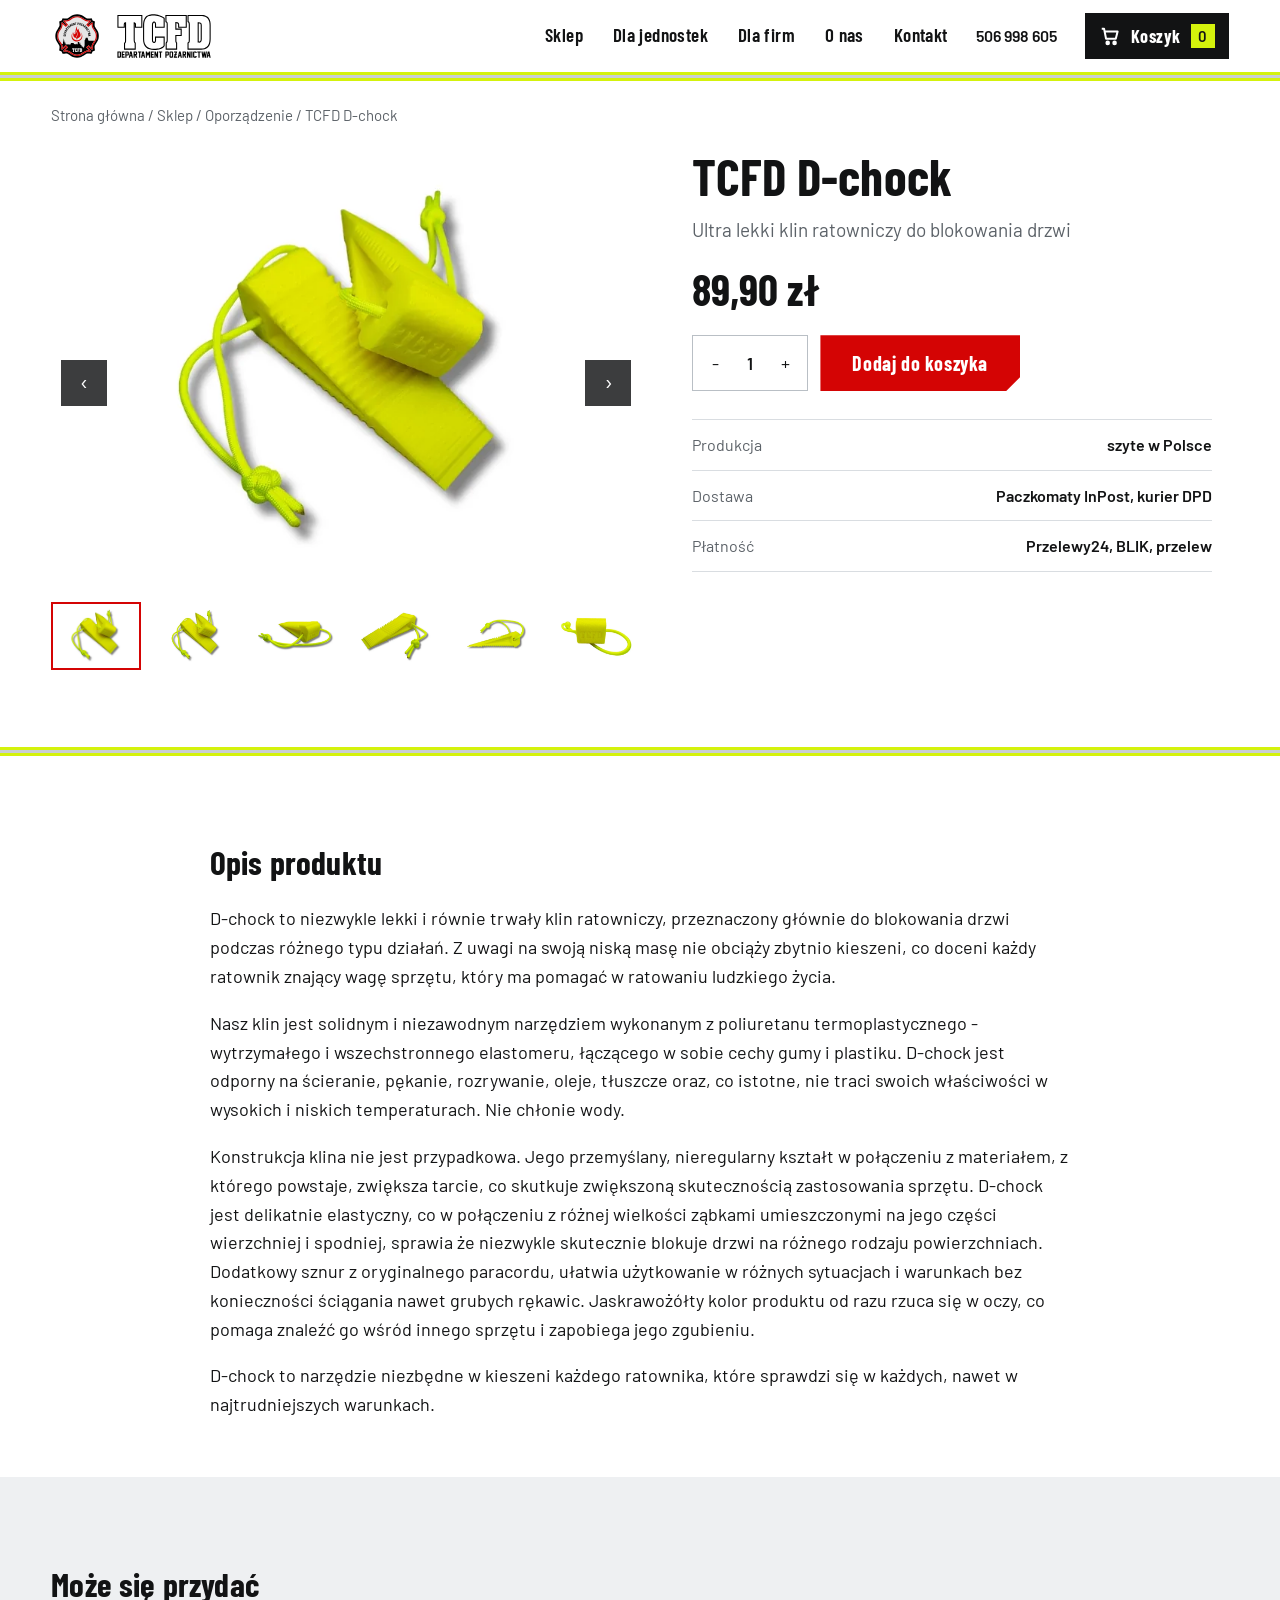
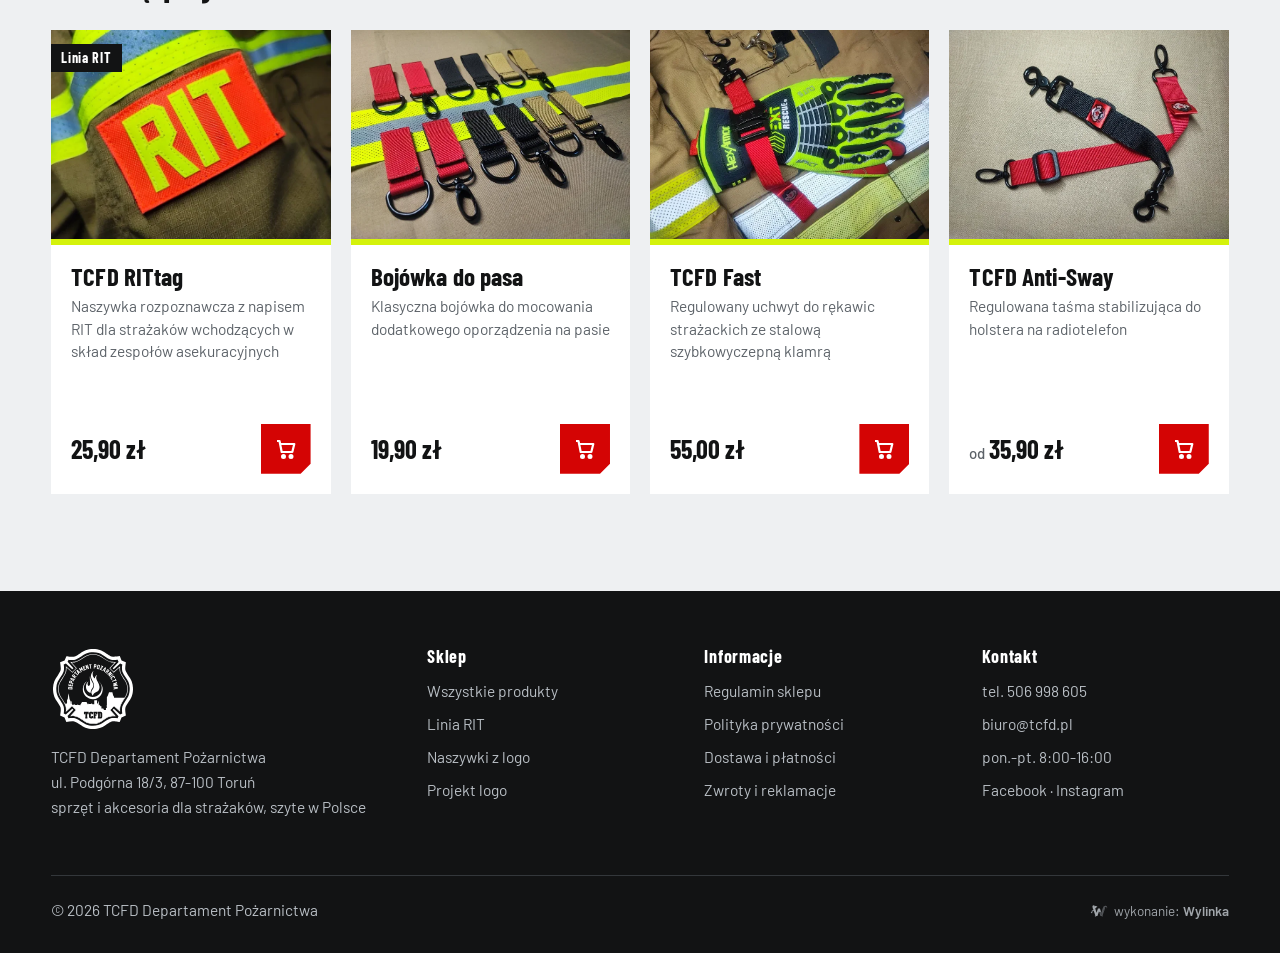
==== produkt.html @ b2beb04c "Podgląd strony ze sklepem TCFD" ====
<!doctype html>
<html lang="pl">
<head>
<meta charset="utf-8">
<meta name="viewport" content="width=device-width,initial-scale=1">
<meta name="robots" content="noindex,nofollow">
<meta name="theme-color" content="#121314">
<link rel="icon" href="img/znak.svg" type="image/svg+xml">
<link rel="preload" href="fonts/BarlowCondensed-700-latin.woff2" as="font" type="font/woff2" crossorigin>
<link rel="preload" href="fonts/Barlow-400-latin.woff2" as="font" type="font/woff2" crossorigin>
<link rel="stylesheet" href="css/style.css">
<title>Produkt | TCFD Departament Pożarnictwa</title>
<meta name="description" content="Sprzęt i akcesoria dla strażaków szyte w Polsce - karta produktu w sklepie TCFD.">
</head>
<body>
<header class="top">
 <div class="wrap">
  <button class="hamb" type="button" aria-label="Menu" aria-expanded="false"><i></i><i></i><i></i></button>
  <a class="logo" href="index.html" aria-label="TCFD Departament Pożarnictwa - strona główna"><img src="img/logo.svg" alt="TCFD Departament Pożarnictwa" width="145" height="46"></a>
  <nav class="menu" aria-label="Menu główne">
   <a href="index.html#sklep">Sklep</a>
   <a href="index.html#jednostki">Dla jednostek</a>
   <a href="index.html#firmy">Dla firm</a>
   <a href="index.html#o-nas">O nas</a>
   <a href="index.html#kontakt">Kontakt</a>
  </nav>
  <a class="tel" href="tel:+48506998605">506 998 605</a>
  <button class="koszyk-btn" type="button" aria-label="Koszyk"><svg viewBox="0 0 24 24" aria-hidden="true" fill="none" stroke="currentColor" stroke-width="2.2" stroke-linejoin="round"><path d="M3 4h2.5l2.2 11h10.6l2-8H7"/><circle cx="9.5" cy="19.5" r="1.4" fill="currentColor"/><circle cx="17" cy="19.5" r="1.4" fill="currentColor"/></svg><span class="tx">Koszyk</span><b class="licznik">0</b></button>
 </div>
 <div class="tasma"></div>
</header>
<nav class="panel" aria-label="Menu mobilne">
 <a href="index.html#sklep">Sklep</a>
 <a href="index.html#jednostki">Dla jednostek</a>
 <a href="index.html#firmy">Dla firm</a>
 <a href="index.html#o-nas">O nas</a>
 <a href="index.html#kontakt">Kontakt</a>
 <a class="tel" href="tel:+48506998605">tel. 506 998 605</a>
</nav>
<main>
<div class="wrap">
 <nav class="okruszki" aria-label="Ścieżka"><a href="index.html">Strona główna</a> / <a href="index.html#sklep">Sklep</a> / <a id="okr-kat" href="index.html#sklep">Kategoria</a> / <span id="okr-nazwa"></span></nav>
 <div class="produkt">
  <div class="galeria">
   <div class="slajdy" id="slajdy"></div>
   <button class="strzalka l" type="button" aria-label="Poprzednie zdjęcie">&lsaquo;</button>
   <button class="strzalka p" type="button" aria-label="Następne zdjęcie">&rsaquo;</button>
   <div class="kropki" id="kropki"></div>
   <div class="miniatury" id="miniatury"></div>
  </div>
  <div class="zakup" id="zakup">
   <h1 id="p-nazwa"></h1>
   <p class="krotko" id="p-krotko"></p>
   <span class="cena" id="p-cena"></span>
   <div id="p-opcje"></div>
   <div class="akcje">
    <div class="ilosc"><button type="button" id="p-minus" aria-label="Mniej">-</button><span id="p-ile">1</span><button type="button" id="p-plus" aria-label="Więcej">+</button></div>
    <button class="btn" type="button" id="p-dodaj">Dodaj do koszyka</button>
   </div>
   <p class="uwaga" id="p-uwaga"></p>
   <ul class="fakty"><li><span>Produkcja</span><b>szyte w Polsce</b></li><li><span>Dostawa</span><b>Paczkomaty InPost, kurier DPD</b></li><li><span>Płatność</span><b>Przelewy24, BLIK, przelew</b></li></ul>
  </div>
 </div>
</div>
<div class="tasma"></div>
<section class="sekcja" aria-labelledby="h-opis" style="padding-bottom:40px">
 <div class="wrap opis-prod">
  <h2 id="h-opis" style="margin-bottom:24px;font-size:clamp(30px,2.6vw,44px)">Opis produktu</h2>
  <div id="p-opis"></div>
 </div>
</section>
<section class="sekcja szara" aria-labelledby="h-pod">
 <div class="wrap">
  <h2 id="h-pod" style="margin-bottom:28px;font-size:clamp(30px,2.6vw,44px)">Może się przydać</h2>
  <div class="podobne" id="podobne"></div>
 </div>
</section>
</main>
<footer class="stopka">
 <div class="wrap">
  <div class="kol">
   <div>
    <img class="znak" src="img/znak-bialy.svg" alt="" width="84" height="84" loading="lazy">
    <p>TCFD Departament Pożarnictwa<br>ul. Podgórna 18/3, 87-100 Toruń<br>sprzęt i akcesoria dla strażaków, szyte w Polsce</p>
   </div>
   <div>
    <h4>Sklep</h4>
    <ul><li><a href="index.html#sklep">Wszystkie produkty</a></li><li><a href="index.html#sklep">Linia RIT</a></li><li><a href="index.html#jednostki">Naszywki z logo</a></li><li><a href="index.html#jednostki">Projekt logo</a></li></ul>
   </div>
   <div>
    <h4>Informacje</h4>
    <ul><li><a href="#">Regulamin sklepu</a></li><li><a href="#">Polityka prywatności</a></li><li><a href="#">Dostawa i płatności</a></li><li><a href="#">Zwroty i reklamacje</a></li></ul>
   </div>
   <div>
    <h4>Kontakt</h4>
    <ul><li><a href="tel:+48506998605">tel. 506 998 605</a></li><li>biuro@tcfd.pl</li><li>pon.-pt. 8:00-16:00</li><li><a href="https://www.facebook.com/tcfd.departament.pozarnictwa" rel="noopener">Facebook</a> &middot; <a href="https://www.instagram.com/tcfd_departament_pozarnictwa/" rel="noopener">Instagram</a></li></ul>
   </div>
  </div>
  <div class="dolna">
   <span>&copy; 2026 TCFD Departament Pożarnictwa</span>
   <a class="wylinka-badge" href="https://wylinka.pl/?utm_source=tcfd.pl&amp;utm_medium=stopka&amp;utm_campaign=wykonanie" rel="noopener" title="Strona wykonana przez Wylinka"><svg viewBox="0 0 64 64" aria-hidden="true" focusable="false" fill="currentColor"><path d="M9.8 22.8l-1.2-7.9 2.2-3.7 15.5 4.6-.5 1.5-7.2 5.5 4.7 15.6 5-15.6 7 0 4.1 12.7-4.2-.9-2.6 1.8-.8-2.2-5.3 15.6-4.3 0 .4 .2-2.1 2.8-1.3-1.1 1.1-1.4-3.1 .2-.1-1.7 2.2-.1-5.7-16.5-4.8 .6-.8 3.1 0 .5-.3 .5 .8 2.2-1.6 .5-.4-1.3-.8 1.6-1.5-.8 .8-1.6-1.4 .6-.6-1.6 2.3-.8 .2-.4 1.3-4.8 5.9-.8-2.4-6.9zM15.2 13.7l-.1-.4-.4 .8-.1 .8 .1 1 .1 .4 .3 .7 .3-.9 .1-.7 0-.8z"/><path class="wy-pod" d="M37.1 49.8l-4.5-13.3 2.6-1.8 4.2 .9 .9 2.8 3-9.7 0-.5 .1-.8 3.2-8.4 .5-1 .6-1 .9-1.1 1.3-1 1.1-.7 1.4-.5 1.4-.3 .7 0 .9 0 1.2 .3 1.4 .6 .8 .5 .7 .7 .6 .7 .5 .9 .3 .9 .1 .9 0 .8-.2 .9-.5 .9-.5 .6-.7 .5-.7 .3-.1-.1 0-.1 .5-.5 .3-.7 .2-.5 0-.6-.1-.6-.3-.7-.4-.5-.4-.4-.5-.3-.6-.3-.7 0-.7 .1-.6 .1-.5 .4-.5 .5-.3 .5-.2 .7-.1 1.5-1.4 5.1-.8 3.3-.3 .7-.5 .7-6 17.5 1.9 .1-.1 1.7-3.1-.2 1.1 1.4-1.3 1.1-2.1-2.8 .4-.2z"/><path class="wy-old" d="M40.8 50l.4-.2-4.1 0-4.2-12.5 2.5-1.7 4.3 .9 .6 1.9 .6-1.6 0-.3 2.4-7.8 0-.5 .1-.8 3.2-8.4 .4-.8 .6-.9 .9-1.2 .9-.9 1.3-.8 1.4-.6 1.2-.3 1.4-.1 1.3 .1 .6 .2 .8 .3 1.1 .6 .9 .7 .7 .9 .5 .9 .3 .9 .1 1.1-.1 .9-.3 .9-.4 .7-.6 .7-.6 .4-.6 .2-.1-.1 0-.1 .5-.5 .3-.7 .2-.5 0-.5-.1-.6-.2-.6-.3-.5-.4-.5-.5-.3-.6-.3-.7-.1-.6 0-.6 .1-.6 .3-.6 .5-.3 .4-.2 .5-.1 .5-.1 1.5-1.4 5.1-.8 3.3-.3 .7-.5 .7-6 17.5 1.9 .1-.1 1.7-3.1-.2 1.1 1.4-1.3 1.1zM49.6 17.1l.6 1.7-1.5 1.9 .4 .4 1.8-2.1-.7-2.1zM48.1 28.3l.5 1.8-1.7 1.8 .4 .4 1.9-2-.6-2.2zM37.9 41.7l1.7-1.5-.4-.4-1.7 1.4zM42.6 38.7l-1.5 2.8 1.1 2-1.3 2.6 .5 .2 1.5-2.8-1.1-2 1.4-2.5z"/></svg><span>wykonanie: <b>Wylinka</b></span></a>
  </div>
 </div>
</footer>
<div class="zaslona"></div>
<aside class="koszyk" aria-label="Koszyk">
 <div class="k-gora"><h2>Koszyk</h2><button class="zamknij" type="button" aria-label="Zamknij koszyk">&times;</button></div>
 <div class="k-lista"></div>
 <div class="k-krok">
  <button class="wroc" type="button">&larr; wróć do koszyka</button>
  <h3>Dostawa</h3>
  <div class="wybor">
   <label><input type="radio" name="dost" checked> Paczkomat InPost</label>
   <label><input type="radio" name="dost"> Kurier DPD</label>
   <label><input type="radio" name="dost"> Odbiór osobisty w Toruniu</label>
  </div>
  <h3>Płatność</h3>
  <div class="wybor">
   <label><input type="radio" name="plat" checked> Przelewy24 (szybki przelew, karta)</label>
   <label><input type="radio" name="plat"> BLIK</label>
   <label><input type="radio" name="plat"> Przelew tradycyjny</label>
  </div>
  <label>Imię i nazwisko lub nazwa jednostki<input autocomplete="off"></label>
  <label>E-mail<input type="email" autocomplete="off"></label>
  <button class="btn" type="button" disabled style="width:100%">Zamawiam i płacę</button>
  <p class="info">To podgląd sklepu - zamówienie nie jest składane.</p>
 </div>
 <div class="k-dol">
  <div class="suma"><span>Razem</span><span class="k-suma">0,00 zł</span></div>
  <p>Koszt dostawy w następnym kroku.</p>
  <button class="btn k-dalej" type="button">Przejdź do zamówienia</button>
 </div>
</aside>
<div class="toast" role="status" aria-live="polite"></div>
<script src="js/dane.js" defer></script>
<script src="js/app.js" defer></script>
</body>
</html>
---- css/style.css ----
@font-face{font-family:'Barlow';font-style:normal;font-weight:400;font-display:swap;src:url(../fonts/Barlow-400-latin-ext.woff2) format('woff2');unicode-range:U+0100-02BA, U+02BD-02C5, U+02C7-02CC, U+02CE-02D7, U+02DD-02FF, U+0304, U+0308, U+0329, U+1D00-1DBF, U+1E00-1E9F, U+1EF2-1EFF, U+2020, U+20A0-20AB, U+20AD-20C4, U+2113, U+2C60-2C7F, U+A720-A7FF}
@font-face{font-family:'Barlow';font-style:normal;font-weight:400;font-display:swap;src:url(../fonts/Barlow-400-latin.woff2) format('woff2');unicode-range:U+0000-00FF, U+0131, U+0152-0153, U+02BB-02BC, U+02C6, U+02DA, U+02DC, U+0304, U+0308, U+0329, U+2000-206F, U+20AC, U+2122, U+2191, U+2193, U+2212, U+2215, U+FEFF, U+FFFD}
@font-face{font-family:'Barlow';font-style:normal;font-weight:500;font-display:swap;src:url(../fonts/Barlow-500-latin-ext.woff2) format('woff2');unicode-range:U+0100-02BA, U+02BD-02C5, U+02C7-02CC, U+02CE-02D7, U+02DD-02FF, U+0304, U+0308, U+0329, U+1D00-1DBF, U+1E00-1E9F, U+1EF2-1EFF, U+2020, U+20A0-20AB, U+20AD-20C4, U+2113, U+2C60-2C7F, U+A720-A7FF}
@font-face{font-family:'Barlow';font-style:normal;font-weight:500;font-display:swap;src:url(../fonts/Barlow-500-latin.woff2) format('woff2');unicode-range:U+0000-00FF, U+0131, U+0152-0153, U+02BB-02BC, U+02C6, U+02DA, U+02DC, U+0304, U+0308, U+0329, U+2000-206F, U+20AC, U+2122, U+2191, U+2193, U+2212, U+2215, U+FEFF, U+FFFD}
@font-face{font-family:'Barlow';font-style:normal;font-weight:600;font-display:swap;src:url(../fonts/Barlow-600-latin-ext.woff2) format('woff2');unicode-range:U+0100-02BA, U+02BD-02C5, U+02C7-02CC, U+02CE-02D7, U+02DD-02FF, U+0304, U+0308, U+0329, U+1D00-1DBF, U+1E00-1E9F, U+1EF2-1EFF, U+2020, U+20A0-20AB, U+20AD-20C4, U+2113, U+2C60-2C7F, U+A720-A7FF}
@font-face{font-family:'Barlow';font-style:normal;font-weight:600;font-display:swap;src:url(../fonts/Barlow-600-latin.woff2) format('woff2');unicode-range:U+0000-00FF, U+0131, U+0152-0153, U+02BB-02BC, U+02C6, U+02DA, U+02DC, U+0304, U+0308, U+0329, U+2000-206F, U+20AC, U+2122, U+2191, U+2193, U+2212, U+2215, U+FEFF, U+FFFD}
@font-face{font-family:'Barlow Condensed';font-style:normal;font-weight:600;font-display:swap;src:url(../fonts/BarlowCondensed-600-latin-ext.woff2) format('woff2');unicode-range:U+0100-02BA, U+02BD-02C5, U+02C7-02CC, U+02CE-02D7, U+02DD-02FF, U+0304, U+0308, U+0329, U+1D00-1DBF, U+1E00-1E9F, U+1EF2-1EFF, U+2020, U+20A0-20AB, U+20AD-20C4, U+2113, U+2C60-2C7F, U+A720-A7FF}
@font-face{font-family:'Barlow Condensed';font-style:normal;font-weight:600;font-display:swap;src:url(../fonts/BarlowCondensed-600-latin.woff2) format('woff2');unicode-range:U+0000-00FF, U+0131, U+0152-0153, U+02BB-02BC, U+02C6, U+02DA, U+02DC, U+0304, U+0308, U+0329, U+2000-206F, U+20AC, U+2122, U+2191, U+2193, U+2212, U+2215, U+FEFF, U+FFFD}
@font-face{font-family:'Barlow Condensed';font-style:normal;font-weight:700;font-display:swap;src:url(../fonts/BarlowCondensed-700-latin-ext.woff2) format('woff2');unicode-range:U+0100-02BA, U+02BD-02C5, U+02C7-02CC, U+02CE-02D7, U+02DD-02FF, U+0304, U+0308, U+0329, U+1D00-1DBF, U+1E00-1E9F, U+1EF2-1EFF, U+2020, U+20A0-20AB, U+20AD-20C4, U+2113, U+2C60-2C7F, U+A720-A7FF}
@font-face{font-family:'Barlow Condensed';font-style:normal;font-weight:700;font-display:swap;src:url(../fonts/BarlowCondensed-700-latin.woff2) format('woff2');unicode-range:U+0000-00FF, U+0131, U+0152-0153, U+02BB-02BC, U+02C6, U+02DA, U+02DC, U+0304, U+0308, U+0329, U+2000-206F, U+20AC, U+2122, U+2191, U+2193, U+2212, U+2215, U+FEFF, U+FFFD}

/* TCFD - podgląd: czerwień z herbu, czerń, taśma odblaskowa jako motyw */
:root{--red:#D40404;--red-d:#A80303;--ink:#121314;--gray:#EEF0F2;--line:#D9DDE1;--muted:#5C6268;--fluo:#D4F20C;--silver:#C9CED3;--w:min(92vw,1640px);--hh:72px;--tape:linear-gradient(var(--fluo) 0 33%,var(--silver) 33% 67%,var(--fluo) 67%)}
*{box-sizing:border-box}
html{scroll-behavior:smooth;-webkit-text-size-adjust:100%}
body{margin:0;font:400 17px/1.6 Barlow,system-ui,sans-serif;color:var(--ink);background:#fff}
img{display:block;max-width:100%;height:auto}
a{color:inherit}
button{font:inherit;cursor:pointer;color:inherit}
h1,h2,h3{font-family:'Barlow Condensed',Barlow,sans-serif;font-weight:700;line-height:1.05;margin:0;letter-spacing:.005em}
h2{font-size:clamp(34px,3.6vw,60px)}
h3{font-size:clamp(22px,1.6vw,28px)}
p{margin:0 0 1em}
.wrap{width:var(--w);margin:0 auto}
.tasma{height:9px;background:var(--tape)}

/* przyciski: ścięty róg jak naszywka */
.btn{display:inline-flex;align-items:center;justify-content:center;gap:.5em;min-height:56px;padding:0 32px;border:0;font:700 20px/1 'Barlow Condensed',sans-serif;letter-spacing:.03em;text-decoration:none;color:#fff;background:var(--red);clip-path:polygon(0 0,100% 0,100% calc(100% - 14px),calc(100% - 14px) 100%,0 100%);transition:background .2s}
.btn:hover{background:var(--red-d)}
.btn.czarny{background:var(--ink)}
.btn.czarny:hover{background:#000}
.btn[disabled]{background:#9aa0a6;cursor:not-allowed}

/* nagłówek */
.top{position:sticky;top:0;z-index:50;background:#fff}
.top .wrap{height:var(--hh);display:flex;align-items:center;gap:28px}
.logo{display:block;flex:none}
.logo img{height:52px;width:auto}
.menu{display:flex;gap:30px;margin-left:auto;font:600 19px/1 'Barlow Condensed',sans-serif;letter-spacing:.02em}
.menu a{text-decoration:none;padding:8px 0;border-bottom:3px solid transparent}
.menu a:hover,.menu a.akt{border-color:var(--red)}
.tel{font-weight:600;text-decoration:none;white-space:nowrap;font-size:16px}
.koszyk-btn{position:relative;display:flex;align-items:center;gap:10px;height:46px;padding:0 14px;background:var(--ink);color:#fff;border:0;font:700 18px/1 'Barlow Condensed',sans-serif;letter-spacing:.03em}
.koszyk-btn svg{width:22px;height:22px}
.koszyk-btn b{min-width:24px;height:24px;padding:0 6px;display:grid;place-items:center;background:var(--fluo);color:var(--ink);font:700 15px/1 Barlow,sans-serif}
.hamb{display:none;width:46px;height:46px;border:0;background:none;padding:10px;margin-left:-6px}
.hamb i{display:block;height:3px;background:var(--ink);margin:6px 0}
.panel{display:none}

/* pierwszy ekran */
.hero{position:relative;min-height:calc(100svh - var(--hh) - 9px);display:flex;align-items:center;background:var(--ink);color:#fff;overflow:hidden}
.hero-foto{position:absolute;inset:0}
.hero-foto img{width:100%;height:100%;object-fit:cover;object-position:62% 40%}
.hero-foto:after{content:"";position:absolute;inset:0;background:linear-gradient(90deg,rgba(10,10,11,.9) 0%,rgba(10,10,11,.62) 38%,rgba(10,10,11,.05) 72%)}
.hero-in{position:relative;width:var(--w);margin:0 auto;padding:60px 0}
.hero h1{font-size:clamp(44px,5.2vw,96px);max-width:min(900px,58vw)}
.hero p{font-size:clamp(18px,1.35vw,22px);max-width:33em;margin:24px 0 36px;color:#E3E6E9}
.hero .pieczec{display:flex;align-items:center;gap:14px;margin-top:40px;font-size:15px;color:#C4C9CE}
.hero .pieczec img{width:44px;height:44px}

/* sekcje */
.sekcja{padding:clamp(64px,7vw,120px) 0}
.szara{background:var(--gray)}
.naglowek{display:flex;align-items:end;justify-content:space-between;gap:24px;margin-bottom:36px}
.naglowek p{max-width:40em;color:var(--muted);margin:12px 0 0}

/* kategorie */
.kategorie{display:grid;grid-template-columns:repeat(5,minmax(0,1fr));gap:18px}
.kat{position:relative;display:block;text-decoration:none;color:#fff;background:var(--ink);overflow:hidden;aspect-ratio:4/5;border:0;padding:0;text-align:left;width:100%}
.kat img{width:100%;height:100%;object-fit:cover;transition:transform .5s}
.kat:hover img{transform:scale(1.04)}
.kat:after{content:"";position:absolute;inset:0;background:linear-gradient(180deg,rgba(0,0,0,0) 42%,rgba(0,0,0,.85))}
.kat span{position:absolute;z-index:1;left:20px;right:20px;bottom:18px;font:700 clamp(24px,1.7vw,30px)/1.05 'Barlow Condensed',sans-serif}
.kat small{display:block;font:500 15px/1.3 Barlow,sans-serif;color:#D5D9DD;margin-top:6px}
.kat:before{content:"";position:absolute;z-index:2;left:0;right:0;top:0;height:7px;background:var(--tape);transform:scaleX(0);transform-origin:left;transition:transform .3s}
.kat:hover:before{transform:scaleX(1)}

/* sklep */
.filtry{display:flex;flex-wrap:wrap;gap:8px;margin-bottom:28px}
.filtry button{border:2px solid var(--ink);background:#fff;padding:10px 16px;font:600 17px/1 'Barlow Condensed',sans-serif;letter-spacing:.02em}
.filtry button.akt{background:var(--ink);color:#fff}
.siatka{display:grid;grid-template-columns:repeat(4,minmax(0,1fr));gap:20px}
.karta{position:relative;display:flex;flex-direction:column;background:#fff;text-decoration:none;min-width:0}
.karta .fot{position:relative;aspect-ratio:4/3;overflow:hidden;background:#fff}
.karta .fot img{width:100%;height:100%;object-fit:cover;transition:transform .5s}
.karta:hover .fot img{transform:scale(1.04)}
.karta .opis{display:flex;flex-direction:column;flex:1;padding:18px 20px 20px;border-top:6px solid;border-image:var(--tape) 1}
.karta h3{font-size:25px}
.karta .krotko{font-size:15.5px;line-height:1.45;color:var(--muted);margin:6px 0 16px}
.karta .dol{margin-top:auto;display:flex;align-items:center;justify-content:space-between;gap:10px}
.cena{font:700 26px/1 'Barlow Condensed',sans-serif;white-space:nowrap}
.cena small{font:500 15px Barlow,sans-serif;color:var(--muted);margin-right:4px}
.dodaj{flex:none;width:50px;height:50px;border:0;background:var(--red);color:#fff;display:grid;place-items:center;clip-path:polygon(0 0,100% 0,100% calc(100% - 10px),calc(100% - 10px) 100%,0 100%)}
.dodaj:hover{background:var(--red-d)}
.dodaj svg{width:24px;height:24px}
.dodaj.szary{background:#8d9399}
.znacz{position:absolute;left:0;top:14px;background:var(--ink);color:#fff;font:700 14px/1 'Barlow Condensed',sans-serif;letter-spacing:.05em;padding:7px 10px}
.platnosci{display:flex;flex-wrap:wrap;gap:10px 40px;margin-top:40px;padding-top:26px;border-top:1px solid var(--line);color:var(--muted);font-size:16px}
.platnosci b{color:var(--ink);font-weight:600}

/* dla jednostek */
.dzielona{display:grid;grid-template-columns:minmax(0,1fr) minmax(0,1fr);gap:clamp(32px,5vw,90px);align-items:center}
.dzielona figure{margin:0;justify-self:end;max-width:960px;width:100%}
.dzielona figure img{width:100%}
.lista{list-style:none;padding:0;margin:24px 0 32px}
.lista li{position:relative;padding:12px 0 12px 34px;border-bottom:1px solid var(--line)}
.lista li:before{content:"";position:absolute;left:0;top:21px;width:18px;height:9px;background:var(--tape)}
.lista b{font-weight:600}

/* dla firm - ciemna sekcja */
.firmy{background:var(--ink);color:#fff}
.firmy .wrap{display:grid;grid-template-columns:minmax(0,1fr) minmax(0,1fr);gap:clamp(32px,5vw,90px);align-items:center}
.firmy figure{margin:0}
.firmy figure img{width:100%;aspect-ratio:4/3;object-fit:cover}
.firmy p{color:#C9CED3}
.uslugi{display:grid;grid-template-columns:1fr 1fr;gap:0 28px;list-style:none;padding:0;margin:26px 0 34px}
.uslugi li{padding:14px 0;border-bottom:1px solid #3A3E42;font:600 20px/1.2 'Barlow Condensed',sans-serif;letter-spacing:.01em}

/* o nas */
.onas{display:grid;grid-template-columns:minmax(0,1.1fr) minmax(0,1fr);gap:clamp(32px,5vw,90px);align-items:start}
.cytat{font:600 clamp(26px,2.3vw,38px)/1.2 'Barlow Condensed',sans-serif;margin:0 0 26px;padding-left:24px;border-left:6px solid var(--red)}
.materialy{display:flex;flex-wrap:wrap;gap:8px;margin:12px 0 26px}
.materialy span{border:1px solid var(--line);padding:6px 12px;font-weight:500;font-size:15px}
.herb{margin:0;background:var(--ink)}
.herb img{width:100%;aspect-ratio:2400/1309;object-fit:cover}

/* kontakt */
.kontakt{display:grid;grid-template-columns:minmax(0,1fr) minmax(0,1.15fr);gap:clamp(32px,4vw,70px)}
.dane{font-size:18px;margin:0}
.dane dt{font:700 15px/1 'Barlow Condensed',sans-serif;letter-spacing:.06em;color:var(--muted);margin-top:22px}
.dane dd{margin:6px 0 0;font-weight:500}
.dane a{text-decoration:none;border-bottom:2px solid var(--red)}
.form{background:#fff;padding:clamp(22px,2.5vw,40px)}
.form .rzad{display:grid;grid-template-columns:1fr 1fr;gap:14px}
label{display:block;font-weight:600;font-size:15px;margin:0 0 14px}
input,select,textarea{display:block;width:100%;margin-top:6px;padding:13px 14px;border:1.5px solid #B9BFC5;background:#fff;font:400 17px Barlow,sans-serif;color:var(--ink);border-radius:0}
input:focus,select:focus,textarea:focus{outline:2px solid var(--ink);outline-offset:0;border-color:var(--ink)}
textarea{min-height:120px;resize:vertical}
.zgoda{display:flex;gap:10px;font-weight:400;font-size:14px;color:var(--muted)}
.zgoda input{width:auto;margin-top:3px;flex:none}
.info{font-size:14px;color:var(--muted);margin:12px 0 0}
.mapa{margin-top:28px;aspect-ratio:16/10;background:#dfe3e6}
.mapa iframe{width:100%;height:100%;border:0;display:block}

/* stopka */
.stopka{background:var(--ink);color:#B9BFC5;padding:56px 0 30px;font-size:15.5px}
.stopka .kol{display:grid;grid-template-columns:1.4fr 1fr 1fr 1fr;gap:30px}
.stopka .znak{width:84px;height:84px;margin-bottom:14px}
.stopka h4{color:#fff;font:700 18px/1 'Barlow Condensed',sans-serif;letter-spacing:.04em;margin:0 0 14px}
.stopka a{text-decoration:none}
.stopka a:hover{color:#fff}
.stopka ul{list-style:none;padding:0;margin:0}
.stopka li{margin:0 0 8px}
.stopka .dolna{display:flex;flex-wrap:wrap;justify-content:space-between;align-items:center;gap:12px;margin-top:40px;padding-top:22px;border-top:1px solid #33373B}

/* koszyk */
.zaslona{position:fixed;inset:0;background:rgba(0,0,0,.45);z-index:80;opacity:0;pointer-events:none;transition:opacity .25s}
.koszyk{position:fixed;z-index:90;top:0;right:0;bottom:0;width:min(460px,100vw);background:#fff;display:flex;flex-direction:column;transform:translateX(100%);transition:transform .3s cubic-bezier(.3,.7,.3,1);visibility:hidden}
body.k-otw .zaslona{opacity:1;pointer-events:auto}
body.k-otw .koszyk{transform:none;visibility:visible}
.k-gora{display:flex;align-items:center;justify-content:space-between;padding:16px 22px;border-bottom:1px solid var(--line)}
.k-gora h2{font-size:32px}
.zamknij{width:44px;height:44px;border:0;background:var(--gray);font-size:26px;line-height:1}
.k-lista{flex:1;overflow:auto;padding:6px 22px}
.poz{display:grid;grid-template-columns:76px minmax(0,1fr) auto;gap:14px;padding:16px 0;border-bottom:1px solid var(--line);align-items:center}
.poz img{width:76px;height:57px;object-fit:cover}
.poz h4{margin:0;font:700 19px/1.1 'Barlow Condensed',sans-serif}
.poz small{display:block;color:var(--muted);font-size:13.5px;line-height:1.3;margin-top:3px}
.ilosc{display:inline-flex;align-items:center;margin-top:8px;border:1.5px solid #B9BFC5;background:#fff}
.ilosc button{width:32px;height:30px;border:0;background:#fff;font-size:18px}
.ilosc span{min-width:26px;text-align:center;font-weight:600}
.poz .p{font:700 19px/1 'Barlow Condensed',sans-serif;text-align:right;white-space:nowrap}
.poz .usun{display:block;margin:10px 0 0 auto;border:0;background:none;color:var(--muted);font-size:13px;text-decoration:underline;padding:0}
.k-pusty{padding:40px 0;color:var(--muted)}
.k-dol{padding:18px 22px 22px;border-top:1px solid var(--line);background:var(--gray)}
.suma{display:flex;justify-content:space-between;align-items:baseline;font:700 28px/1 'Barlow Condensed',sans-serif;margin-bottom:6px}
.k-dol p{font-size:14px;color:var(--muted);margin:0}
.k-dol .btn{width:100%;margin-top:14px}
.k-krok{display:none}
.koszyk.zam .k-lista{display:none}
.koszyk.zam .k-krok{display:block;flex:1;overflow:auto;padding:18px 22px}
.wybor{display:grid;gap:8px;margin:6px 0 18px}
.wybor label{display:flex;align-items:center;gap:10px;margin:0;padding:12px 14px;border:1.5px solid #B9BFC5;font-weight:500}
.wybor input{width:auto;margin:0}
.wybor label:has(input:checked){border-color:var(--ink);box-shadow:inset 5px 0 0 var(--red)}
.k-krok h3{font-size:22px;margin:4px 0 8px}
.wroc{border:0;background:none;padding:0;text-decoration:underline;color:var(--muted);font-size:15px;margin-bottom:12px}
.toast{position:fixed;z-index:100;left:50%;bottom:24px;transform:translate(-50%,calc(100% + 60px));visibility:hidden;background:var(--ink);color:#fff;padding:14px 20px;font-weight:500;transition:transform .3s,visibility .3s;max-width:92vw;border-left:6px solid var(--fluo)}
.toast.widac{transform:translate(-50%,0);visibility:visible}

/* karta produktu */
.okruszki{font-size:15px;color:var(--muted);padding:22px 0 0}
.okruszki a{text-decoration:none}
.okruszki a:hover{text-decoration:underline}
.produkt{display:grid;grid-template-columns:minmax(0,1.1fr) minmax(0,1fr);gap:clamp(28px,4vw,72px);padding:22px 0 clamp(56px,6vw,100px);align-items:start}
.galeria{position:relative;min-width:0}
.slajdy{display:flex;overflow-x:auto;scroll-snap-type:x mandatory;scrollbar-width:none;background:#fff}
.slajdy::-webkit-scrollbar{display:none}
.slajdy img{flex:0 0 100%;width:100%;max-width:none;aspect-ratio:4/3;object-fit:contain;scroll-snap-align:start;background:#fff}
.miniatury{display:grid;grid-template-columns:repeat(6,minmax(0,1fr));gap:10px;margin-top:10px}
.miniatury button{padding:0;border:2px solid transparent;background:#fff}
.miniatury button.akt{border-color:var(--red)}
.miniatury img{width:100%;aspect-ratio:4/3;object-fit:cover}
.strzalka{position:absolute;top:calc(50% - 50px);width:46px;height:46px;border:0;background:rgba(18,19,20,.82);color:#fff;font-size:24px;display:grid;place-items:center}
.strzalka.l{left:10px}.strzalka.p{right:10px}
.kropki{display:none}
.zakup{min-width:0}
.zakup h1{font-size:clamp(40px,4vw,68px)}
.zakup .krotko{font-size:19px;color:var(--muted);margin:12px 0 22px}
.zakup .cena{font-size:44px;display:block;margin-bottom:24px}
.zakup label{max-width:460px}
.zakup .akcje{display:flex;gap:12px;align-items:stretch;margin:22px 0 14px;flex-wrap:wrap}
.zakup .ilosc{margin:0;height:56px}
.zakup .ilosc button{height:100%;width:44px}
.zakup .uwaga{font-size:15px;color:var(--muted);border-left:5px solid var(--fluo);padding:4px 0 4px 14px;margin-top:22px}
.opis-prod{max-width:860px}
.opis-prod p{font-size:18px}
.podobne{display:grid;grid-auto-flow:column;grid-auto-columns:calc((100% - 60px)/4);gap:20px;overflow-x:auto;scroll-snap-type:x mandatory;padding-bottom:8px}
.podobne .karta{scroll-snap-align:start}

@media (max-width:1180px){
 .menu{gap:20px}
 .tel{display:none}
 .kategorie{grid-template-columns:none;grid-auto-flow:column;grid-auto-columns:minmax(220px,30%);overflow-x:auto;scroll-snap-type:x mandatory;padding-bottom:6px}
 .kat{scroll-snap-align:start}
 .siatka{grid-template-columns:repeat(3,minmax(0,1fr))}
 .podobne{grid-auto-columns:calc((100% - 40px)/3)}
}
@media (max-width:900px){
 :root{--hh:62px;--w:calc(100vw - 32px)}
 body{font-size:16.5px}
 .menu{display:none}
 .hamb{display:block}
 .logo img{height:36px}
 .top .wrap{gap:10px}
 .koszyk-btn{margin-left:auto;height:44px;padding:0 12px}
 .koszyk-btn .tx{display:none}
 .panel{position:fixed;z-index:49;top:calc(var(--hh) + 9px);left:0;right:0;background:#fff;padding:6px 16px 22px;box-shadow:0 12px 30px rgba(0,0,0,.18)}
 body.m-otw .panel{display:block}
 .panel a{display:block;padding:14px 0;border-bottom:1px solid var(--line);font:700 24px/1.1 'Barlow Condensed',sans-serif;text-decoration:none}
 .panel a.tel{font:600 18px Barlow,sans-serif;border:0;padding-top:16px}
 .hero{flex-direction:column;align-items:stretch}
 .hero-foto{position:relative;inset:auto;flex:1 1 0;min-height:min(56vw,26svh)}
 .hero-foto img{position:absolute;inset:0;object-position:58% 30%}
 .hero-foto:after{background:linear-gradient(180deg,rgba(18,19,20,0) 55%,var(--ink))}
 .hero-in{flex:0 0 auto;padding:4px 0 24px}
 .hero h1{font-size:clamp(32px,min(9.6vw,5.8svh),50px);max-width:none}
 .hero p{font-size:clamp(15.5px,2.4svh,18px);line-height:1.5;margin:12px 0 24px}
 .hero .pieczec{margin-top:18px;font-size:14px}
 .hero .pieczec img{width:36px;height:36px}
 .hero .btn{width:100%}
 .naglowek{display:block;margin-bottom:26px}
 .kategorie{grid-auto-columns:62%;gap:12px}
 .kat{aspect-ratio:4/4.6}
 .siatka{grid-template-columns:repeat(2,minmax(0,1fr));gap:12px}
 .karta .opis{padding:12px 12px 14px}
 .karta h3{font-size:20px}
 .karta .krotko{display:none}
 .cena{font-size:22px}
 .dodaj{width:42px;height:42px}
 .znacz{font-size:12px;top:10px;padding:5px 8px}
 .dzielona,.firmy .wrap,.onas,.kontakt,.produkt{grid-template-columns:minmax(0,1fr)}
 .dzielona figure{justify-self:stretch;order:-1}
 .uslugi{grid-template-columns:1fr}
 .form .rzad{grid-template-columns:1fr;gap:0}
 .stopka .kol{grid-template-columns:1fr 1fr}
 .stopka .kol>div:first-child{grid-column:1/-1}
 .platnosci{gap:8px 24px}
 .produkt{padding-top:12px;gap:22px}
 .galeria{margin:0 -16px}
 .okruszki{padding-top:14px;font-size:14px}
 .miniatury{display:none}
 .kropki{display:flex;justify-content:center;gap:8px;margin-top:10px}
 .kropki i{width:8px;height:8px;background:#B9BFC5}
 .kropki i.akt{background:var(--red)}
 .strzalka{display:none}
 .zakup .cena{font-size:36px;margin-bottom:18px}
 .zakup .akcje .btn{flex:1;padding:0 18px}
 .podobne{grid-auto-columns:46%;gap:12px}
}
@media (max-width:380px){.siatka{gap:10px}.karta h3{font-size:18.5px}.cena{font-size:20px}.dodaj{width:38px;height:38px}}
@media (min-width:1900px){body{font-size:18px}.siatka{grid-template-columns:repeat(5,minmax(0,1fr))}.podobne{grid-auto-columns:calc((100% - 80px)/5)}}
@media (prefers-reduced-motion:reduce){*{transition:none!important;scroll-behavior:auto!important}}

.wylinka-badge{display:inline-flex;align-items:center;gap:.4em;color:inherit;text-decoration:none;font-size:.875em;line-height:1;opacity:.85}
.wylinka-badge:hover,.wylinka-badge:focus-visible{opacity:1}
.wylinka-badge:focus-visible{outline:2px solid currentColor;outline-offset:3px;border-radius:2px}
.wylinka-badge svg{width:18px;height:18px;flex:none;overflow:visible}
.wylinka-badge b{font-weight:600}
.wylinka-badge .wy-old{opacity:.45;transform-origin:40px 30px;transition:transform .32s cubic-bezier(.3,.7,.4,1),opacity .32s ease-out}
.wylinka-badge .wy-pod{opacity:0;transition:opacity .2s ease-out .08s}
.wylinka-badge:hover .wy-old,.wylinka-badge:focus-visible .wy-old{transform:translate(9px,7px) rotate(9deg);opacity:0}
.wylinka-badge:hover .wy-pod,.wylinka-badge:focus-visible .wy-pod{opacity:1}
@media (prefers-reduced-motion:reduce){.wylinka-badge .wy-old,.wylinka-badge .wy-pod{transition:none}.wylinka-badge:hover .wy-old,.wylinka-badge:focus-visible .wy-old{transform:none;opacity:.45}.wylinka-badge:hover .wy-pod,.wylinka-badge:focus-visible .wy-pod{opacity:0}}

.fakty{list-style:none;padding:0;margin:28px 0 0;border-top:1px solid var(--line);max-width:520px}
.fakty li{display:flex;justify-content:space-between;gap:16px;padding:12px 0;border-bottom:1px solid var(--line);font-size:16px}
.fakty li span{color:var(--muted)}
.fakty li b{font-weight:600;text-align:right}
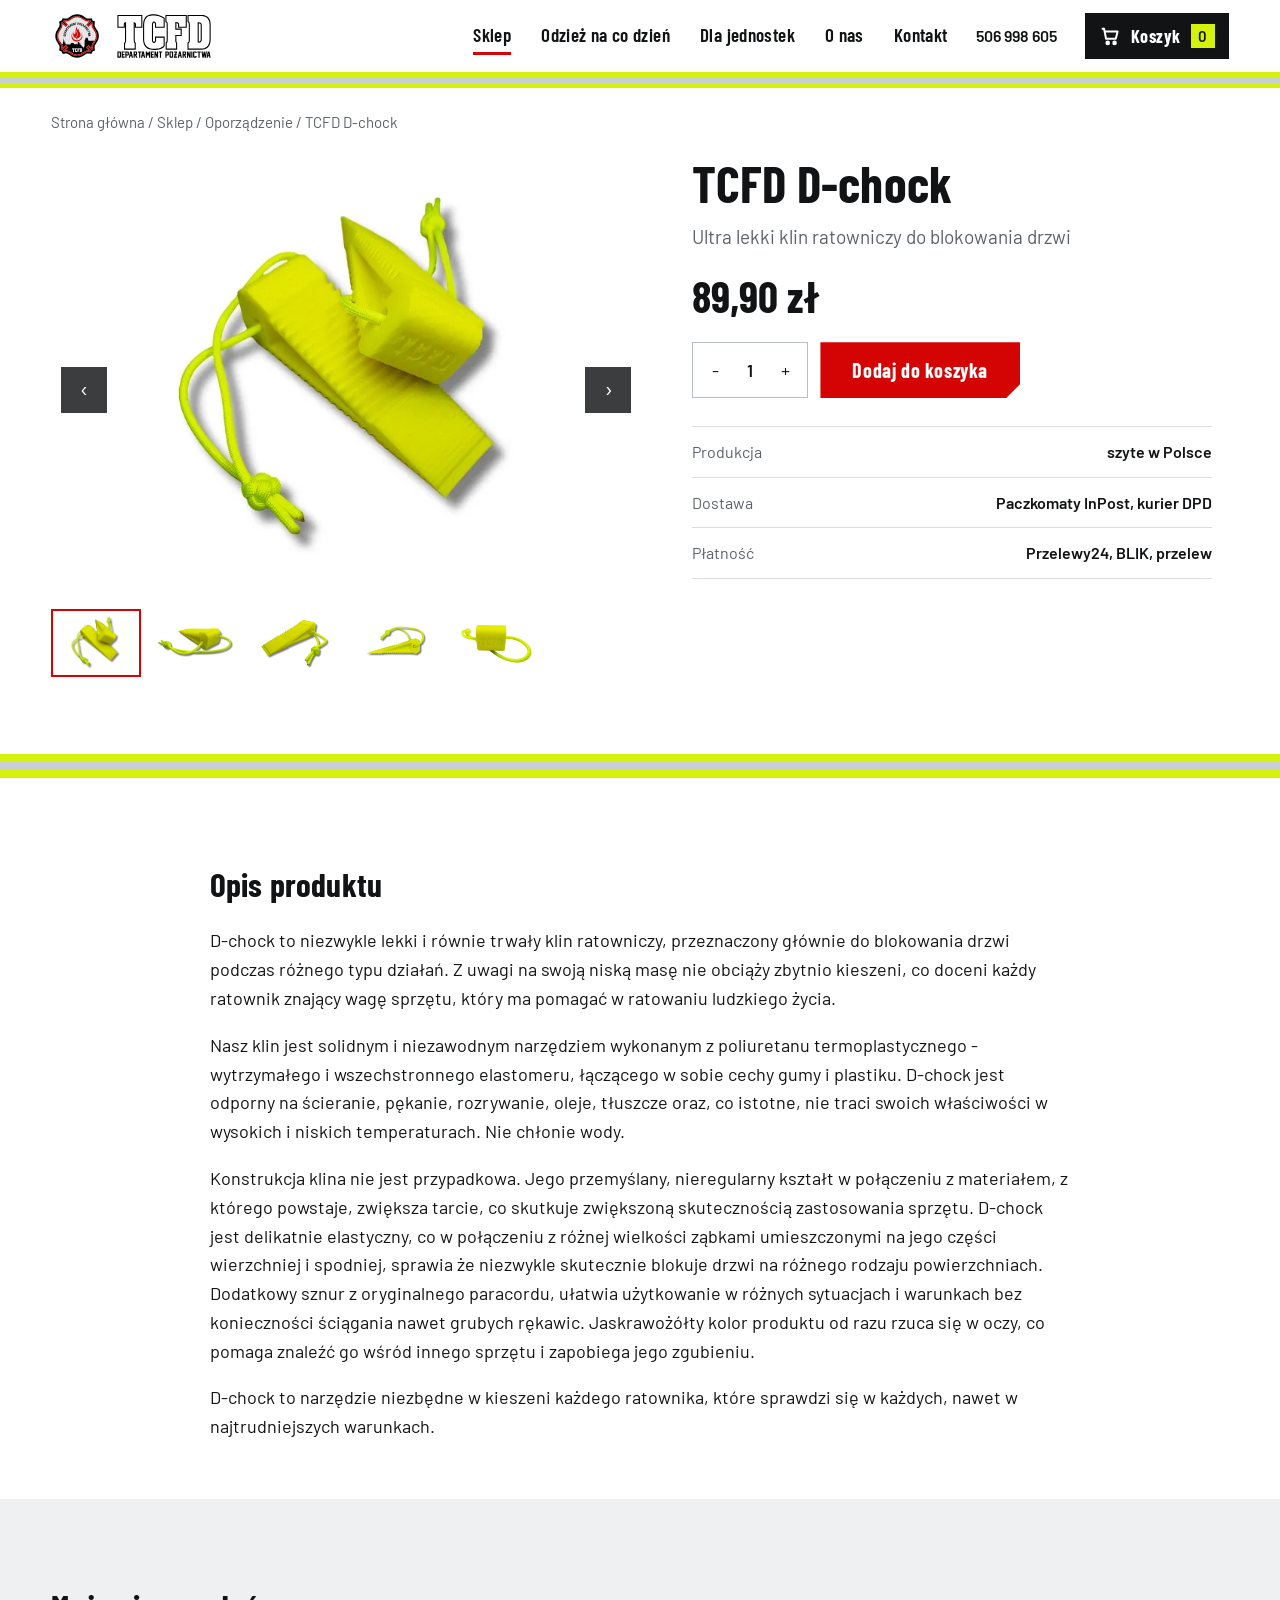
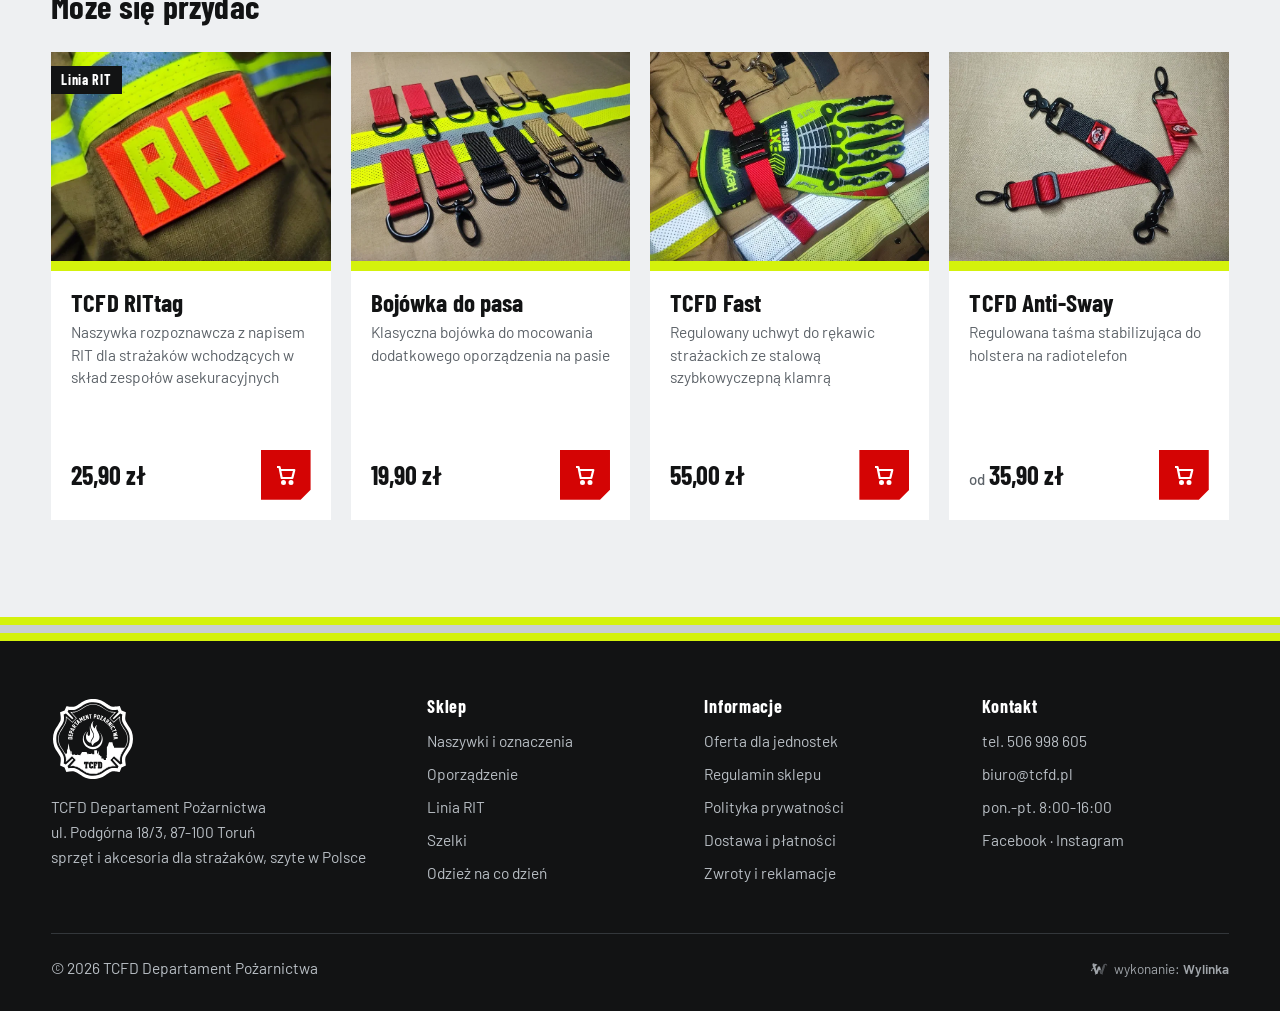
==== commit d1e66f65: "Sklep na osobnych podstronach z kategoriami, oferta dla jednostek, odzież na co dzień, polski straża" ====
--- a/produkt.html
+++ b/produkt.html
@@ -18,11 +18,7 @@
   <button class="hamb" type="button" aria-label="Menu" aria-expanded="false"><i></i><i></i><i></i></button>
   <a class="logo" href="index.html" aria-label="TCFD Departament Pożarnictwa - strona główna"><img src="img/logo.svg" alt="TCFD Departament Pożarnictwa" width="145" height="46"></a>
   <nav class="menu" aria-label="Menu główne">
-   <a href="index.html#sklep">Sklep</a>
-   <a href="index.html#jednostki">Dla jednostek</a>
-   <a href="index.html#firmy">Dla firm</a>
-   <a href="index.html#o-nas">O nas</a>
-   <a href="index.html#kontakt">Kontakt</a>
+   <div class="z-rozw"><a href="sklep.html" class="akt">Sklep</a><div class="rozw"><div class="rozw-in"><a href="naszywki-i-oznaczenia.html"><img src="img/p-tcfd-id-tag-0.webp" alt="" width="120" height="90" loading="lazy"><span>Naszywki i oznaczenia<small>ID-tag, N-tag, BackTag, flaga</small></span></a><a href="oporzadzenie.html"><img src="img/p-tcfd-fast-0.webp" alt="" width="120" height="90" loading="lazy"><span>Oporządzenie<small>uchwyty, bojówki, adaptery</small></span></a><a href="linia-rit.html"><img src="img/p-tcfd-ritband-0.webp" alt="" width="120" height="90" loading="lazy"><span>Linia RIT<small>dla rot asekuracyjnych</small></span></a><a href="szelki.html"><img src="img/p-tcfd-v-shape-0.webp" alt="" width="120" height="90" loading="lazy"><span>Szelki<small>V-shape z comfortpadem</small></span></a><a class="wszystko" href="sklep.html">Wszystkie produkty &rarr;</a></div></div></div><a href="odziez-na-co-dzien.html">Odzież na co dzień</a><a href="dla-jednostek.html">Dla jednostek</a><a href="o-nas.html">O nas</a><a href="kontakt.html">Kontakt</a>
   </nav>
   <a class="tel" href="tel:+48506998605">506 998 605</a>
   <button class="koszyk-btn" type="button" aria-label="Koszyk"><svg viewBox="0 0 24 24" aria-hidden="true" fill="none" stroke="currentColor" stroke-width="2.2" stroke-linejoin="round"><path d="M3 4h2.5l2.2 11h10.6l2-8H7"/><circle cx="9.5" cy="19.5" r="1.4" fill="currentColor"/><circle cx="17" cy="19.5" r="1.4" fill="currentColor"/></svg><span class="tx">Koszyk</span><b class="licznik">0</b></button>
@@ -30,16 +26,12 @@
  <div class="tasma"></div>
 </header>
 <nav class="panel" aria-label="Menu mobilne">
- <a href="index.html#sklep">Sklep</a>
- <a href="index.html#jednostki">Dla jednostek</a>
- <a href="index.html#firmy">Dla firm</a>
- <a href="index.html#o-nas">O nas</a>
- <a href="index.html#kontakt">Kontakt</a>
+ <a href="sklep.html">Sklep</a><a class="pod" href="naszywki-i-oznaczenia.html">Naszywki i oznaczenia</a><a class="pod" href="oporzadzenie.html">Oporządzenie</a><a class="pod" href="linia-rit.html">Linia RIT</a><a class="pod" href="szelki.html">Szelki</a><a href="odziez-na-co-dzien.html">Odzież na co dzień</a><a href="dla-jednostek.html">Dla jednostek</a><a href="o-nas.html">O nas</a><a href="kontakt.html">Kontakt</a>
  <a class="tel" href="tel:+48506998605">tel. 506 998 605</a>
 </nav>
 <main>
 <div class="wrap">
- <nav class="okruszki" aria-label="Ścieżka"><a href="index.html">Strona główna</a> / <a href="index.html#sklep">Sklep</a> / <a id="okr-kat" href="index.html#sklep">Kategoria</a> / <span id="okr-nazwa"></span></nav>
+ <nav class="okruszki" aria-label="Ścieżka"><a href="index.html">Strona główna</a> / <a href="sklep.html">Sklep</a> / <a id="okr-kat" href="sklep.html">Kategoria</a> / <span id="okr-nazwa"></span></nav>
  <div class="produkt">
   <div class="galeria">
    <div class="slajdy" id="slajdy"></div>
@@ -62,7 +54,7 @@
   </div>
  </div>
 </div>
-<div class="tasma"></div>
+<div class="tasma gruba"></div>
 <section class="sekcja" aria-labelledby="h-opis" style="padding-bottom:40px">
  <div class="wrap opis-prod">
   <h2 id="h-opis" style="margin-bottom:24px;font-size:clamp(30px,2.6vw,44px)">Opis produktu</h2>
@@ -76,6 +68,7 @@
  </div>
 </section>
 </main>
+<div class="tasma gruba"></div>
 <footer class="stopka">
  <div class="wrap">
   <div class="kol">
@@ -85,11 +78,11 @@
    </div>
    <div>
     <h4>Sklep</h4>
-    <ul><li><a href="index.html#sklep">Wszystkie produkty</a></li><li><a href="index.html#sklep">Linia RIT</a></li><li><a href="index.html#jednostki">Naszywki z logo</a></li><li><a href="index.html#jednostki">Projekt logo</a></li></ul>
+    <ul><li><a href="naszywki-i-oznaczenia.html">Naszywki i oznaczenia</a></li><li><a href="oporzadzenie.html">Oporządzenie</a></li><li><a href="linia-rit.html">Linia RIT</a></li><li><a href="szelki.html">Szelki</a></li><li><a href="odziez-na-co-dzien.html">Odzież na co dzień</a></li></ul>
    </div>
    <div>
     <h4>Informacje</h4>
-    <ul><li><a href="#">Regulamin sklepu</a></li><li><a href="#">Polityka prywatności</a></li><li><a href="#">Dostawa i płatności</a></li><li><a href="#">Zwroty i reklamacje</a></li></ul>
+    <ul><li><a href="dla-jednostek.html">Oferta dla jednostek</a></li><li><a href="#">Regulamin sklepu</a></li><li><a href="#">Polityka prywatności</a></li><li><a href="#">Dostawa i płatności</a></li><li><a href="#">Zwroty i reklamacje</a></li></ul>
    </div>
    <div>
     <h4>Kontakt</h4>
@@ -108,11 +101,16 @@
  <div class="k-lista"></div>
  <div class="k-krok">
   <button class="wroc" type="button">&larr; wróć do koszyka</button>
+  <h3>Jak kupujesz?</h3>
+  <div class="wybor">
+   <label><input type="radio" name="konto" checked> Bez rejestracji (jako gość)</label>
+   <label><input type="radio" name="konto"> Załóż konto przy zamówieniu</label>
+   <label><input type="radio" name="konto"> Mam już konto - zaloguj</label>
+  </div>
   <h3>Dostawa</h3>
   <div class="wybor">
    <label><input type="radio" name="dost" checked> Paczkomat InPost</label>
    <label><input type="radio" name="dost"> Kurier DPD</label>
-   <label><input type="radio" name="dost"> Odbiór osobisty w Toruniu</label>
   </div>
   <h3>Płatność</h3>
   <div class="wybor">
@@ -122,17 +120,30 @@
   </div>
   <label>Imię i nazwisko lub nazwa jednostki<input autocomplete="off"></label>
   <label>E-mail<input type="email" autocomplete="off"></label>
+  <label class="zgoda"><input type="checkbox"> Chcę fakturę na firmę lub jednostkę (NIP)</label>
   <button class="btn" type="button" disabled style="width:100%">Zamawiam i płacę</button>
   <p class="info">To podgląd sklepu - zamówienie nie jest składane.</p>
  </div>
  <div class="k-dol">
+  <form class="kod"><label>Kod rabatowy<span><input name="kod" autocomplete="off" placeholder="np. RIT10"><button type="submit">Użyj</button></span></label><p class="kod-info"></p></form>
+  <div class="rabat" hidden><span>Rabat</span><span class="k-rabat"></span></div>
   <div class="suma"><span>Razem</span><span class="k-suma">0,00 zł</span></div>
   <p>Koszt dostawy w następnym kroku.</p>
   <button class="btn k-dalej" type="button">Przejdź do zamówienia</button>
  </div>
 </aside>
+<div class="promo" role="dialog" aria-labelledby="promo-h" hidden>
+ <button class="promo-x" type="button" aria-label="Zamknij">&times;</button>
+ <div class="tasma"></div>
+ <div class="promo-in">
+  <small>Przykład promocji na kategorię</small>
+  <h2 id="promo-h">-10% na całą linię RIT</h2>
+  <p>Wpisz kod <b>RIT10</b> w koszyku. Rabat liczy się tylko od produktów z linii RIT.</p>
+  <a class="btn" href="linia-rit.html">Zobacz linię RIT</a>
+ </div>
+</div>
 <div class="toast" role="status" aria-live="polite"></div>
 <script src="js/dane.js" defer></script>
 <script src="js/app.js" defer></script>
 </body>
-</html>
+</html>
--- a/css/style.css
+++ b/css/style.css
@@ -22,7 +22,8 @@
 h3{font-size:clamp(22px,1.6vw,28px)}
 p{margin:0 0 1em}
 .wrap{width:var(--w);margin:0 auto}
-.tasma{height:9px;background:var(--tape)}
+.tasma{height:16px;background:var(--tape)}
+.tasma.gruba{height:24px}
 
 /* przyciski: ścięty róg jak naszywka */
 .btn{display:inline-flex;align-items:center;justify-content:center;gap:.5em;min-height:56px;padding:0 32px;border:0;font:700 20px/1 'Barlow Condensed',sans-serif;letter-spacing:.03em;text-decoration:none;color:#fff;background:var(--red);clip-path:polygon(0 0,100% 0,100% calc(100% - 14px),calc(100% - 14px) 100%,0 100%);transition:background .2s}
@@ -48,12 +49,13 @@
 .panel{display:none}
 
 /* pierwszy ekran */
-.hero{position:relative;min-height:calc(100svh - var(--hh) - 9px);display:flex;align-items:center;background:var(--ink);color:#fff;overflow:hidden}
+.hero{position:relative;min-height:calc(100svh - var(--hh) - 40px);display:flex;align-items:center;background:var(--ink);color:#fff;overflow:hidden}
 .hero-foto{position:absolute;inset:0}
-.hero-foto img{width:100%;height:100%;object-fit:cover;object-position:62% 40%}
-.hero-foto:after{content:"";position:absolute;inset:0;background:linear-gradient(90deg,rgba(10,10,11,.9) 0%,rgba(10,10,11,.62) 38%,rgba(10,10,11,.05) 72%)}
-.hero-in{position:relative;width:var(--w);margin:0 auto;padding:60px 0}
-.hero h1{font-size:clamp(44px,5.2vw,96px);max-width:min(900px,58vw)}
+.hero-foto img{width:112%;max-width:none;height:100%;object-fit:cover;object-position:30% 0%}
+.hero-foto:after{content:"";position:absolute;inset:0;background:linear-gradient(90deg,rgba(10,10,11,.88) 0%,rgba(10,10,11,.72) 30%,rgba(10,10,11,.2) 46%,rgba(10,10,11,0) 60%)}
+.hero-in{position:relative;width:92vw;margin:0 auto;padding:60px 0}
+.hero-tekst{max-width:37vw}
+.hero h1{font-size:clamp(40px,3.7vw,108px)}
 .hero p{font-size:clamp(18px,1.35vw,22px);max-width:33em;margin:24px 0 36px;color:#E3E6E9}
 .hero .pieczec{display:flex;align-items:center;gap:14px;margin-top:40px;font-size:15px;color:#C4C9CE}
 .hero .pieczec img{width:44px;height:44px}
@@ -72,7 +74,7 @@
 .kat:after{content:"";position:absolute;inset:0;background:linear-gradient(180deg,rgba(0,0,0,0) 42%,rgba(0,0,0,.85))}
 .kat span{position:absolute;z-index:1;left:20px;right:20px;bottom:18px;font:700 clamp(24px,1.7vw,30px)/1.05 'Barlow Condensed',sans-serif}
 .kat small{display:block;font:500 15px/1.3 Barlow,sans-serif;color:#D5D9DD;margin-top:6px}
-.kat:before{content:"";position:absolute;z-index:2;left:0;right:0;top:0;height:7px;background:var(--tape);transform:scaleX(0);transform-origin:left;transition:transform .3s}
+.kat:before{content:"";position:absolute;z-index:2;left:0;right:0;top:0;height:12px;background:var(--tape);transform:scaleX(0);transform-origin:left;transition:transform .3s}
 .kat:hover:before{transform:scaleX(1)}
 
 /* sklep */
@@ -84,7 +86,7 @@
 .karta .fot{position:relative;aspect-ratio:4/3;overflow:hidden;background:#fff}
 .karta .fot img{width:100%;height:100%;object-fit:cover;transition:transform .5s}
 .karta:hover .fot img{transform:scale(1.04)}
-.karta .opis{display:flex;flex-direction:column;flex:1;padding:18px 20px 20px;border-top:6px solid;border-image:var(--tape) 1}
+.karta .opis{display:flex;flex-direction:column;flex:1;padding:18px 20px 20px;border-top:10px solid;border-image:var(--tape) 1}
 .karta h3{font-size:25px}
 .karta .krotko{font-size:15.5px;line-height:1.45;color:var(--muted);margin:6px 0 16px}
 .karta .dol{margin-top:auto;display:flex;align-items:center;justify-content:space-between;gap:10px}
@@ -104,7 +106,7 @@
 .dzielona figure img{width:100%}
 .lista{list-style:none;padding:0;margin:24px 0 32px}
 .lista li{position:relative;padding:12px 0 12px 34px;border-bottom:1px solid var(--line)}
-.lista li:before{content:"";position:absolute;left:0;top:21px;width:18px;height:9px;background:var(--tape)}
+.lista li:before{content:"";position:absolute;left:0;top:19px;width:22px;height:13px;background:var(--tape)}
 .lista b{font-weight:600}
 
 /* dla firm - ciemna sekcja */
@@ -235,15 +237,17 @@
  .top .wrap{gap:10px}
  .koszyk-btn{margin-left:auto;height:44px;padding:0 12px}
  .koszyk-btn .tx{display:none}
- .panel{position:fixed;z-index:49;top:calc(var(--hh) + 9px);left:0;right:0;background:#fff;padding:6px 16px 22px;box-shadow:0 12px 30px rgba(0,0,0,.18)}
+ .panel{position:fixed;z-index:49;top:calc(var(--hh) + 16px);max-height:calc(100svh - var(--hh) - 16px);overflow:auto;left:0;right:0;background:#fff;padding:6px 16px 22px;box-shadow:0 12px 30px rgba(0,0,0,.18)}
  body.m-otw .panel{display:block}
  .panel a{display:block;padding:14px 0;border-bottom:1px solid var(--line);font:700 24px/1.1 'Barlow Condensed',sans-serif;text-decoration:none}
  .panel a.tel{font:600 18px Barlow,sans-serif;border:0;padding-top:16px}
  .hero{flex-direction:column;align-items:stretch}
  .hero-foto{position:relative;inset:auto;flex:1 1 0;min-height:min(56vw,26svh)}
- .hero-foto img{position:absolute;inset:0;object-position:58% 30%}
+ .hero-foto img{position:absolute;inset:0;width:100%;object-position:34% 22%}
  .hero-foto:after{background:linear-gradient(180deg,rgba(18,19,20,0) 55%,var(--ink))}
- .hero-in{flex:0 0 auto;padding:4px 0 24px}
+ .hero-in{flex:0 0 auto;padding:4px 0 24px;width:var(--w)}
+ .hero-tekst{max-width:none;margin:0}
+ .hero-btn .btn.jasny{display:none}
  .hero h1{font-size:clamp(32px,min(9.6vw,5.8svh),50px);max-width:none}
  .hero p{font-size:clamp(15.5px,2.4svh,18px);line-height:1.5;margin:12px 0 24px}
  .hero .pieczec{margin-top:18px;font-size:14px}
@@ -297,3 +301,119 @@
 .fakty li{display:flex;justify-content:space-between;gap:16px;padding:12px 0;border-bottom:1px solid var(--line);font-size:16px}
 .fakty li span{color:var(--muted)}
 .fakty li b{font-weight:600;text-align:right}
+
+/* --- wersja 2: podstrony, menu sklepu, tło marki --- */
+.hero-btn{display:flex;flex-wrap:wrap;gap:12px}
+.btn.jasny{background:transparent;color:#fff;box-shadow:inset 0 0 0 2px #fff}
+.btn.jasny:hover{background:#fff;color:var(--ink)}
+.z-rozw{position:relative}
+.z-rozw>a{display:inline-block}
+.rozw{position:absolute;left:50%;top:100%;transform:translateX(-50%);padding-top:18px;visibility:hidden;opacity:0;transition:opacity .2s,visibility .2s;z-index:60}
+.z-rozw:hover .rozw,.z-rozw:focus-within .rozw{visibility:visible;opacity:1}
+.rozw-in{width:560px;display:grid;grid-template-columns:1fr 1fr;gap:6px;background:#fff;padding:14px;box-shadow:0 18px 40px rgba(0,0,0,.18);border-top:10px solid;border-image:var(--tape) 1}
+.rozw-in a{display:flex;align-items:center;gap:12px;padding:8px;text-decoration:none;border:0}
+.rozw-in a:hover{background:var(--gray)}
+.rozw-in img{width:72px;height:54px;object-fit:cover;flex:none}
+.rozw-in span{font:700 19px/1.1 'Barlow Condensed',sans-serif}
+.rozw-in small{display:block;font:500 13.5px/1.3 Barlow,sans-serif;color:var(--muted);margin-top:3px}
+.rozw-in .wszystko{grid-column:1/-1;justify-content:center;font:700 17px/1 'Barlow Condensed',sans-serif;background:var(--ink);color:#fff;padding:13px}
+.rozw-in .wszystko:hover{background:#000}
+.panel a.pod{padding:10px 0 10px 18px;font:600 19px/1.1 'Barlow Condensed',sans-serif;color:var(--muted)}
+
+.baner-str{position:relative;color:#fff;background:#C80404 url(../img/tlo-naglowek-2560.webp) center/cover no-repeat;padding:clamp(34px,4vw,64px) 0 clamp(40px,4.4vw,72px)}
+.baner-str h1{font-size:clamp(46px,5vw,92px);text-shadow:0 2px 18px rgba(0,0,0,.25)}
+.baner-str p{max-width:44em;margin:14px 0 0;font-size:clamp(17px,1.25vw,21px);color:#fff}
+.okruszki.jasne{padding:0 0 14px;color:rgba(255,255,255,.85)}
+.okruszki.jasne a{color:#fff}
+
+.sklep-uklad{padding-top:clamp(36px,3.6vw,64px)}
+.sklep-grid{display:grid;grid-template-columns:270px minmax(0,1fr);gap:clamp(24px,3vw,56px);align-items:start}
+.boczne{position:sticky;top:calc(var(--hh) + 36px)}
+.boczne h2{font-size:26px;margin-bottom:10px}
+.boczne>a{display:flex;justify-content:space-between;align-items:center;padding:12px 14px;text-decoration:none;font:600 19px/1.1 'Barlow Condensed',sans-serif;border-bottom:1px solid var(--line)}
+.boczne>a:hover{background:var(--gray)}
+.boczne>a.akt{background:var(--ink);color:#fff;box-shadow:inset 8px 0 0 var(--red)}
+.boczne em{font:600 12px/1 Barlow,sans-serif;font-style:normal;background:var(--fluo);color:var(--ink);padding:4px 6px;letter-spacing:.04em;text-transform:uppercase}
+.boczne-info{margin-top:22px;padding:18px;background:var(--gray);font-size:15px}
+.boczne-info p{margin:6px 0 10px;color:var(--muted)}
+.boczne-info a{font-weight:600}
+.pasek-sklepu{display:flex;justify-content:space-between;align-items:center;gap:16px;margin-bottom:20px}
+.pasek-sklepu .ile{color:var(--muted);font-weight:500}
+.sortuj{display:flex;align-items:center;gap:10px;margin:0}
+.sortuj select{margin:0;width:auto;padding:9px 12px}
+.sklep-grid .siatka{grid-template-columns:repeat(3,minmax(0,1fr))}
+.naglowek .link-strz{font:700 20px/1 'Barlow Condensed',sans-serif;text-decoration:none;border-bottom:3px solid var(--red);padding-bottom:4px;white-space:nowrap}
+
+.kat-nowa{background:var(--ink) url(../img/tlo-naglowek-1000.webp) center/cover}
+.kat-nowa .kat-znak{position:absolute;left:50%;top:38%;width:44%;height:auto;transform:translate(-50%,-50%);object-fit:contain}
+.kat-nowa:after{background:linear-gradient(180deg,rgba(0,0,0,0) 50%,rgba(0,0,0,.7))}
+.nowosc{position:absolute!important;z-index:2;left:0!important;right:auto!important;top:14px;bottom:auto!important;background:var(--fluo);color:var(--ink);font:700 15px/1 'Barlow Condensed',sans-serif!important;letter-spacing:.06em;text-transform:uppercase;padding:7px 10px}
+
+.pas-marki{position:relative;background:#C80404 url(../img/tlo-pas-2560.webp) center/cover no-repeat;color:#fff;padding:clamp(56px,6vw,110px) 0}
+.pas-marki .wrap{display:grid;grid-template-columns:minmax(0,.8fr) minmax(0,1fr);gap:clamp(28px,4vw,80px);align-items:center}
+.pas-herb{width:min(100%,420px);background:#fff;padding:clamp(18px,2vw,34px);clip-path:polygon(0 0,100% 0,100% calc(100% - 24px),calc(100% - 24px) 100%,0 100%);box-shadow:0 20px 50px rgba(0,0,0,.25)}
+.pas-tekst h2{font-size:clamp(38px,4vw,72px)}
+.pas-tekst p{font-size:clamp(18px,1.4vw,22px);margin:16px 0 28px;max-width:30em}
+
+.uslugi-jedn{display:grid;grid-template-columns:repeat(3,minmax(0,1fr));gap:20px}
+.uslugi-jedn article{position:relative;background:var(--gray);padding:clamp(24px,2.4vw,40px);border-top:12px solid;border-image:var(--tape) 1}
+.uslugi-jedn .nr{font:700 54px/1 'Barlow Condensed',sans-serif;color:var(--red)}
+.uslugi-jedn h2{font-size:clamp(30px,2.4vw,40px);margin:10px 0 14px}
+.uslugi-jedn .od{font:700 20px/1.2 'Barlow Condensed',sans-serif;margin:18px 0 0;padding-top:14px;border-top:1px solid var(--line)}
+.lista.mala{margin:6px 0 0}
+.lista.mala li{padding:8px 0 8px 34px}
+.lista.mala li:before{top:15px}
+.kroki{counter-reset:k;list-style:none;padding:0;margin:24px 0 32px}
+.kroki li{counter-increment:k;position:relative;padding:14px 0 14px 58px;border-bottom:1px solid var(--line)}
+.kroki li:before{content:counter(k);position:absolute;left:0;top:10px;width:40px;height:40px;display:grid;place-items:center;background:var(--red);color:#fff;font:700 22px/1 'Barlow Condensed',sans-serif}
+.plansza{aspect-ratio:4/3;background:var(--ink) url(../img/tlo-pas-1280.webp) center/cover;display:flex;flex-direction:column;align-items:center;justify-content:center;gap:10px;color:#fff;text-align:center;padding:24px}
+.plansza img{width:clamp(110px,12vw,170px);height:auto}
+.plansza b{font:700 clamp(36px,3.4vw,58px)/1 'Barlow Condensed',sans-serif;margin-top:10px}
+.plansza span{font-size:18px}
+.zapis span{display:flex;gap:10px;margin-top:6px}
+.zapis input{margin:0}
+.zapis .btn{flex:none;min-height:50px}
+.uwaga-sklep{margin-top:26px;padding:4px 0 4px 16px;border-left:6px solid var(--fluo);color:var(--muted)}
+
+.kod{margin:0 0 12px}
+.kod label{margin:0}
+.kod span{display:flex;margin-top:6px}
+.kod input{margin:0;padding:10px 12px}
+.kod button{flex:none;border:0;background:var(--ink);color:#fff;padding:0 18px;font:700 17px/1 'Barlow Condensed',sans-serif}
+.kod-info{font-size:13.5px;color:#1f7a31!important;margin:6px 0 0!important}
+.kod-info.zly{color:var(--red)!important}
+.rabat{display:flex;justify-content:space-between;font-weight:600;color:#1f7a31;margin-bottom:6px}
+
+.promo{position:fixed;z-index:95;right:24px;bottom:24px;width:min(400px,calc(100vw - 32px));background:#fff;box-shadow:0 24px 60px rgba(0,0,0,.3)}
+.promo[hidden]{display:none}
+.promo .tasma{height:14px}
+.promo-in{padding:22px 24px 24px}
+.promo small{display:block;font:600 13px/1 Barlow,sans-serif;letter-spacing:.06em;text-transform:uppercase;color:var(--muted);margin-bottom:10px}
+.promo h2{font-size:38px;color:var(--red)}
+.promo p{margin:10px 0 18px}
+.promo .btn{width:100%}
+.promo-x{position:absolute;right:8px;top:22px;width:40px;height:40px;border:0;background:var(--gray);font-size:24px;line-height:1}
+
+@media (max-width:1180px){
+ .sklep-grid{grid-template-columns:220px minmax(0,1fr)}
+ .sklep-grid .siatka{grid-template-columns:repeat(2,minmax(0,1fr))}
+ .uslugi-jedn{grid-template-columns:1fr}
+}
+@media (max-width:900px){
+ .baner-str{background-image:url(../img/tlo-naglowek-1000.webp)}
+ .sklep-grid{grid-template-columns:minmax(0,1fr)}
+ .boczne{position:static;display:flex;gap:8px;overflow-x:auto;margin:0 -16px;padding:0 16px 4px;scrollbar-width:none}
+ .boczne h2,.boczne-info{display:none}
+ .boczne>a{flex:none;border:2px solid var(--ink);padding:10px 14px;font-size:17px;gap:8px}
+ .boczne>a.akt{box-shadow:none}
+ .pasek-sklepu{margin-top:4px}
+ .sklep-grid .siatka{grid-template-columns:repeat(2,minmax(0,1fr))}
+ .naglowek .link-strz{display:inline-block;margin-top:14px}
+ .kat-nowa .kat-znak{width:40%}
+ .pas-marki{background-image:url(../img/tlo-naglowek-1000.webp)}
+ .pas-marki .wrap{grid-template-columns:1fr}
+ .pas-herb{width:min(100%,300px)}
+ .zapis span{flex-direction:column}
+ .promo{right:16px;bottom:16px}
+}
+@media (min-width:1900px){.sklep-grid .siatka,.siatka[data-kat=polecane]{grid-template-columns:repeat(4,minmax(0,1fr))}}
